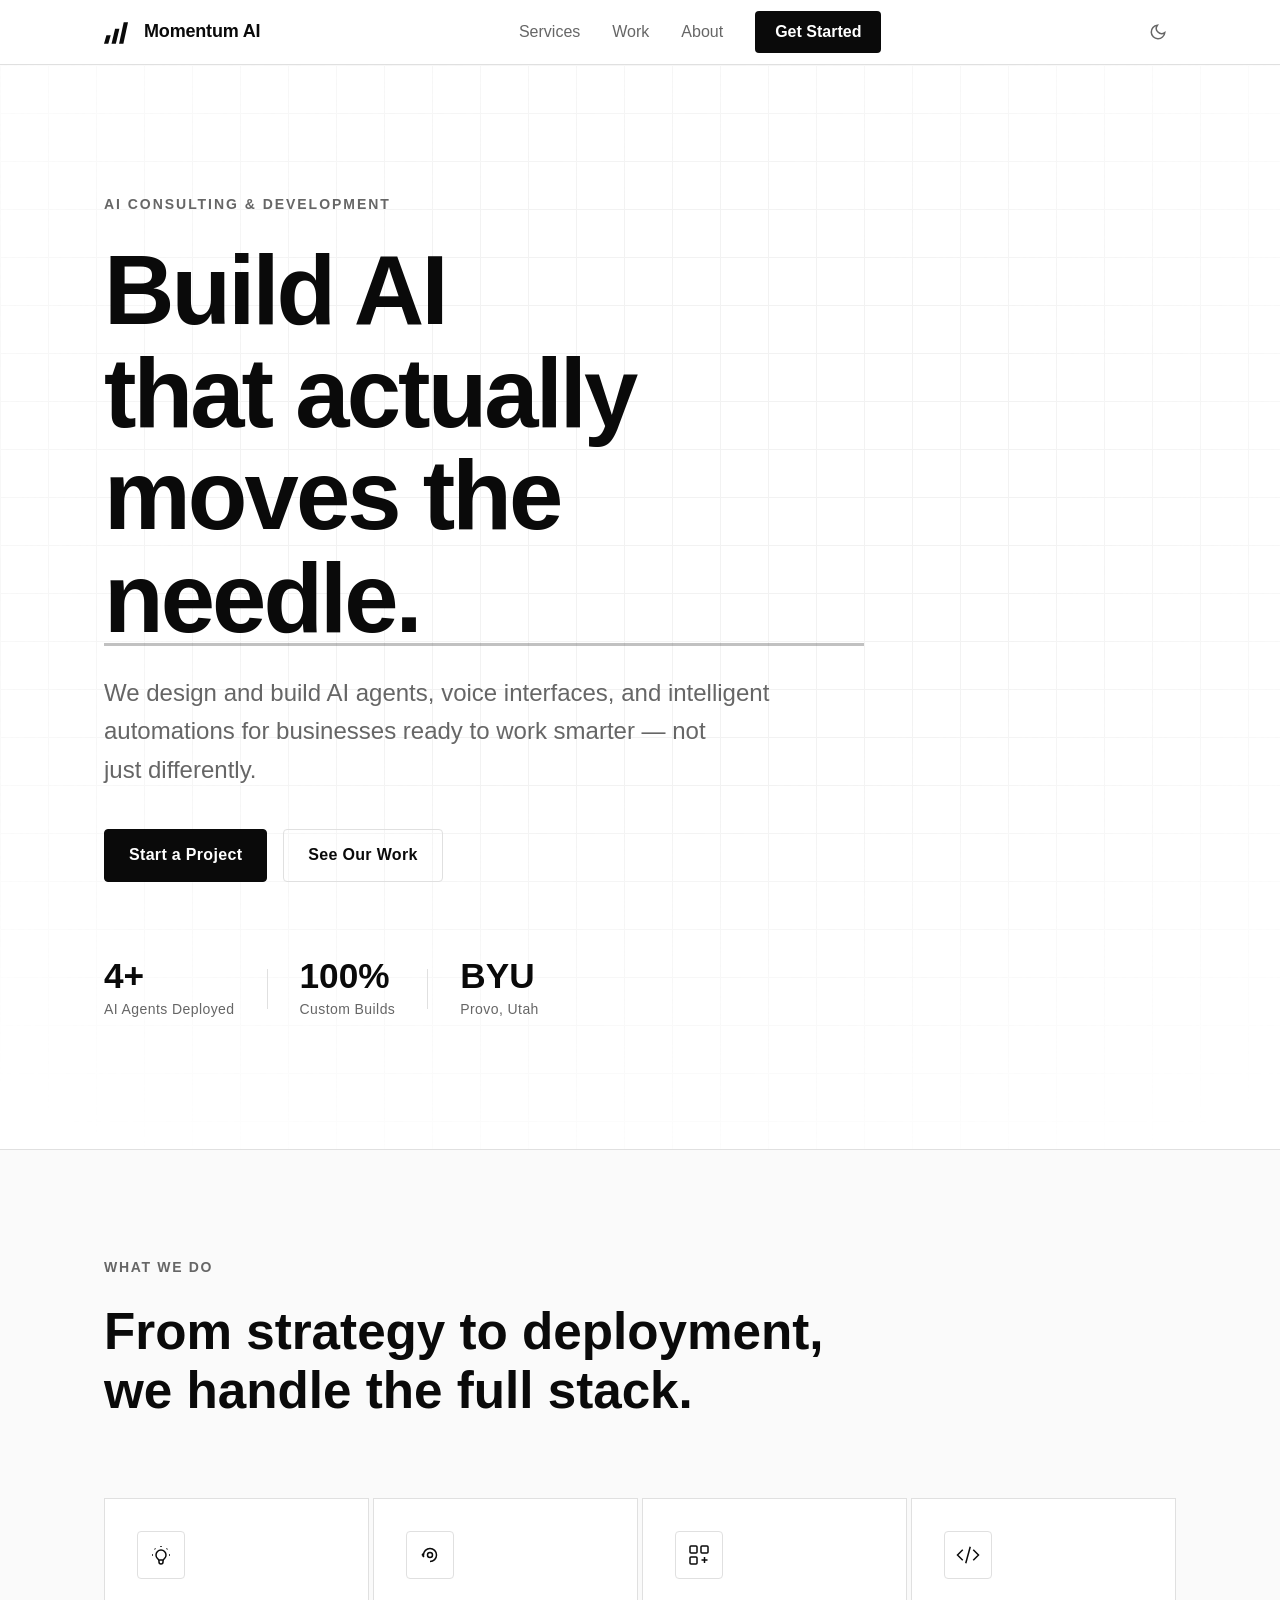
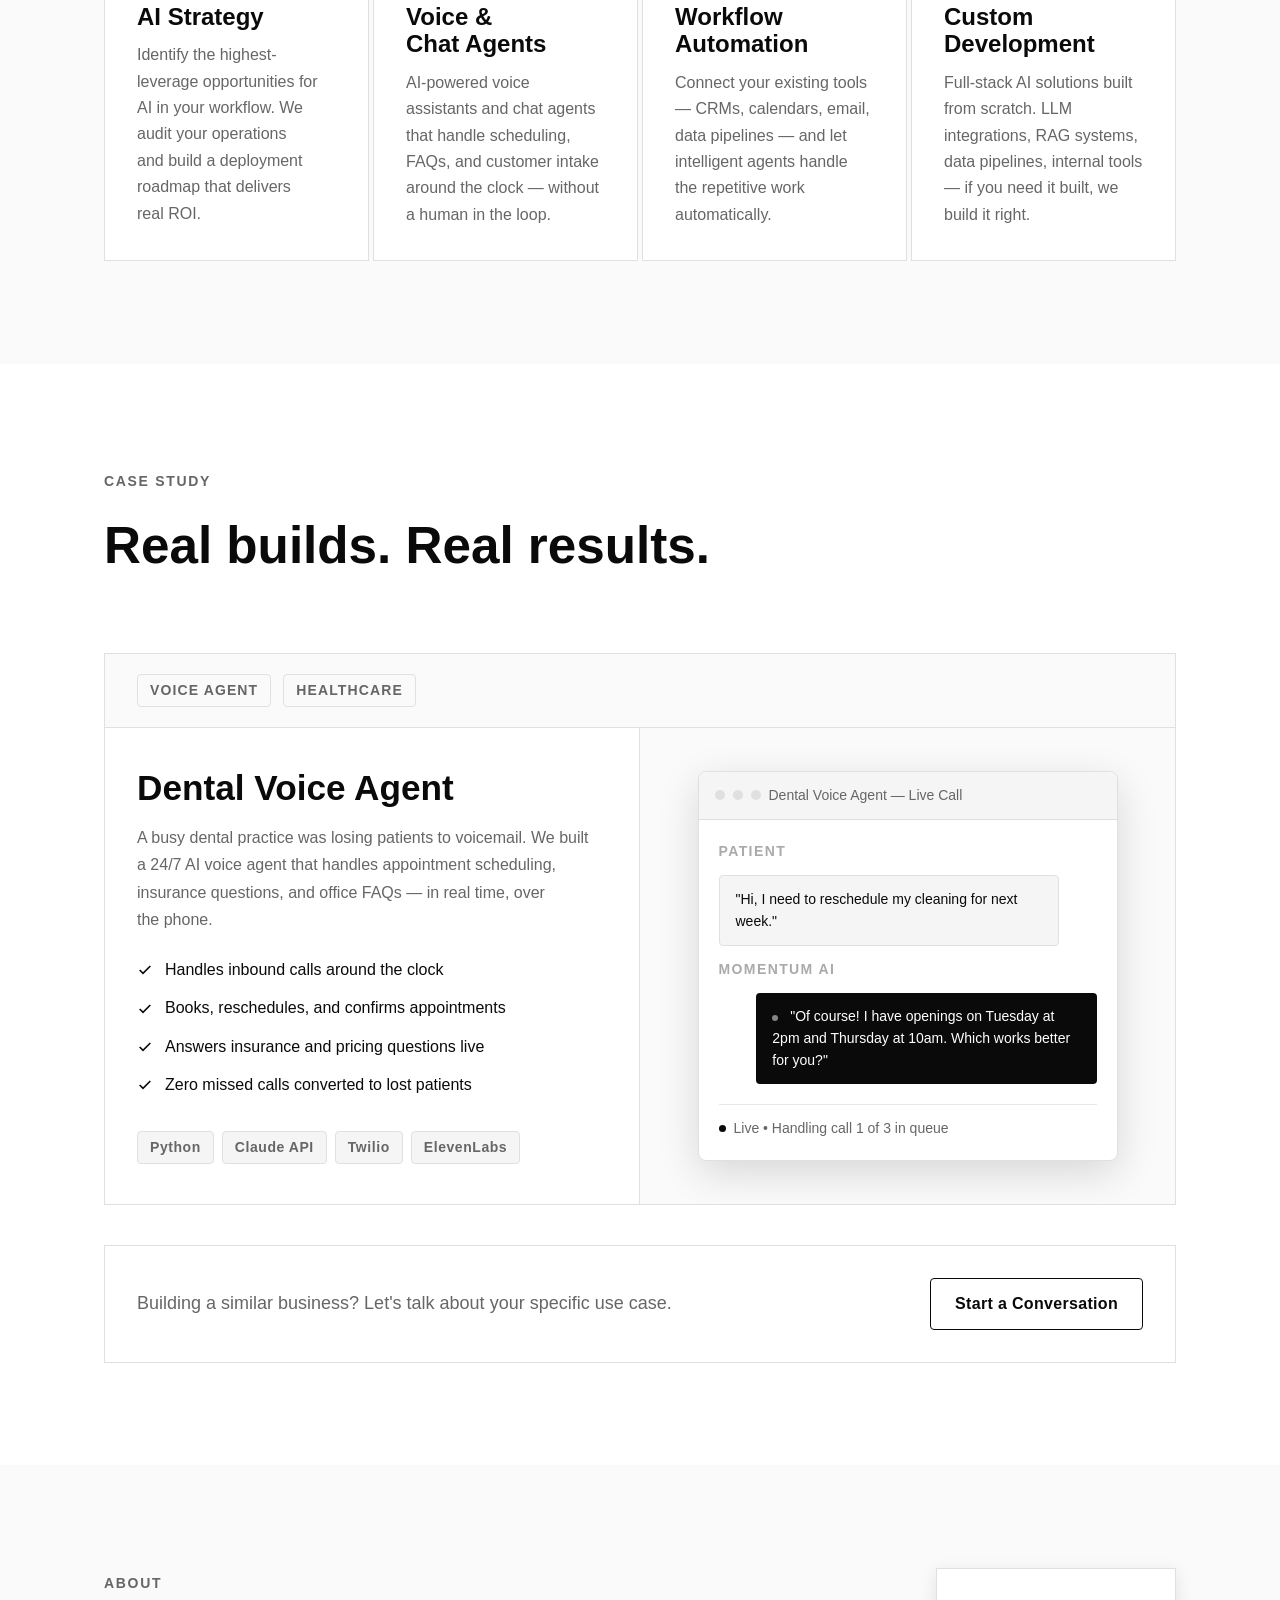
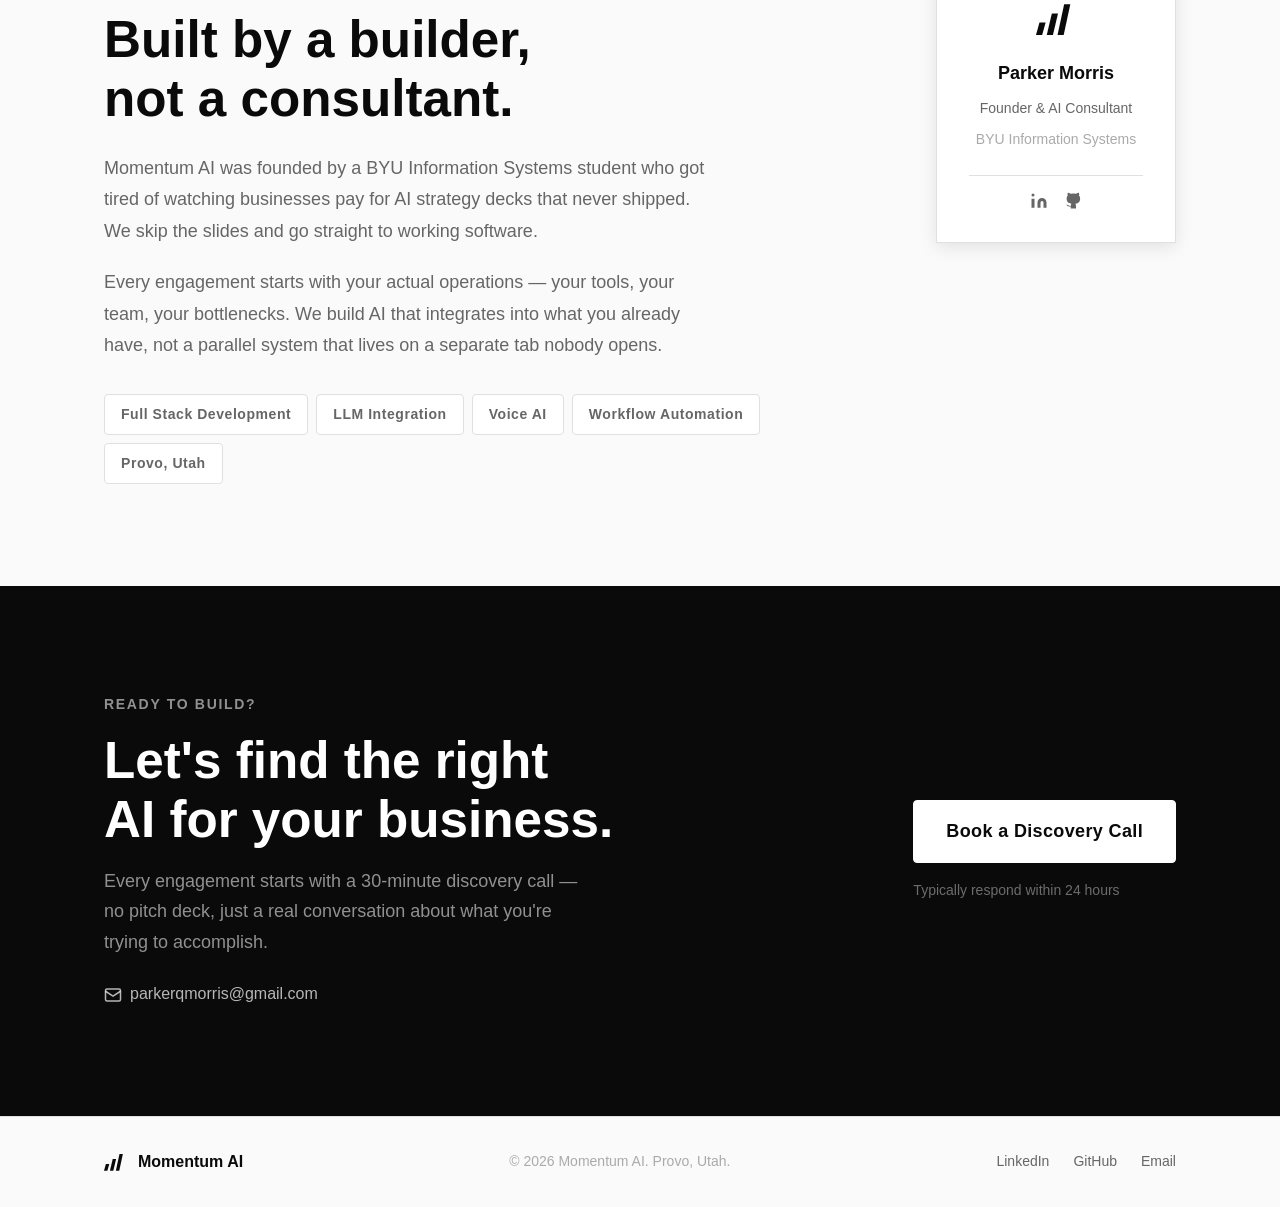
==== index.html @ 29c6b68c "Initial commit — Momentum AI website" ====
<!DOCTYPE html>
<html lang="en" data-theme="light">
<head>
  <meta charset="UTF-8" />
  <meta name="viewport" content="width=device-width, initial-scale=1.0" />
  <title>Momentum AI — AI Consulting & Development</title>
  <meta name="description" content="Momentum AI helps businesses identify, design, and implement AI-driven workflows and automation solutions. Based in Provo, Utah." />
  <meta property="og:title" content="Momentum AI — AI Consulting & Development" />
  <meta property="og:description" content="We build AI agents, voice interfaces, and automation systems that reduce overhead and sharpen decision-making." />
  <meta property="og:type" content="website" />

  <link rel="icon" type="image/svg+xml" href="favicon.svg" />

  <!-- Fonts: Clash Display (display) + Satoshi (body) from Fontshare -->
  <link
    href="https://api.fontshare.com/v2/css?f[]=clash-display@400,500,600,700&f[]=satoshi@300,400,500,700&display=swap"
    rel="stylesheet"
  />

  <link rel="stylesheet" href="style.css" />
</head>
<body>

  <!-- NAV -->
  <header class="nav" id="nav">
    <div class="nav__inner">
      <a href="#" class="nav__logo" aria-label="Momentum AI home">
        <svg width="28" height="24" viewBox="0 0 52 44" fill="none" aria-hidden="true">
          <path d="M 0 44 L 8 44 L 12.5 28 L 4.5 28 Z" fill="currentColor"/>
          <path d="M 14 44 L 22 44 L 28.6 16 L 20.6 16 Z" fill="currentColor"/>
          <path d="M 28 44 L 36 44 L 44.6 4 L 36.6 4 Z" fill="currentColor"/>
        </svg>
        <span class="nav__wordmark">Momentum AI</span>
      </a>

      <nav class="nav__links" aria-label="Main navigation">
        <a href="#services">Services</a>
        <a href="#work">Work</a>
        <a href="#about">About</a>
        <a href="#contact" class="nav__cta">Get Started</a>
      </nav>

      <div class="nav__right">
        <button class="theme-toggle" data-theme-toggle aria-label="Switch to dark mode">
          <svg width="18" height="18" viewBox="0 0 24 24" fill="none" stroke="currentColor" stroke-width="2"><path d="M21 12.79A9 9 0 1 1 11.21 3 7 7 0 0 0 21 12.79z"/></svg>
        </button>
        <button class="nav__hamburger" id="hamburger" aria-label="Open menu" aria-expanded="false">
          <span></span><span></span><span></span>
        </button>
      </div>
    </div>

    <!-- Mobile menu -->
    <div class="nav__mobile" id="mobile-menu" aria-hidden="true">
      <a href="#services">Services</a>
      <a href="#work">Work</a>
      <a href="#about">About</a>
      <a href="#contact">Get Started</a>
    </div>
  </header>

  <main>

    <!-- HERO -->
    <section class="hero" id="home">
      <div class="hero__grid-bg" aria-hidden="true"></div>
      <div class="container hero__content">
        <p class="hero__eyebrow reveal">AI Consulting &amp; Development</p>
        <h1 class="hero__headline reveal">
          Build AI that actually<br/>
          <em>moves the needle.</em>
        </h1>
        <p class="hero__sub reveal">We design and build AI agents, voice interfaces, and intelligent automations for businesses ready to work smarter — not just differently.</p>
        <div class="hero__actions reveal">
          <a href="#contact" class="btn btn--primary">Start a Project</a>
          <a href="#work" class="btn btn--ghost">See Our Work</a>
        </div>
        <div class="hero__stats reveal">
          <div class="stat">
            <span class="stat__num">4+</span>
            <span class="stat__label">AI Agents Deployed</span>
          </div>
          <div class="stat__divider" aria-hidden="true"></div>
          <div class="stat">
            <span class="stat__num">100%</span>
            <span class="stat__label">Custom Builds</span>
          </div>
          <div class="stat__divider" aria-hidden="true"></div>
          <div class="stat">
            <span class="stat__num">BYU</span>
            <span class="stat__label">Provo, Utah</span>
          </div>
        </div>
      </div>

    </section>

    <!-- SERVICES -->
    <section class="services section" id="services">
      <div class="container">
        <div class="section-header reveal">
          <span class="label">What We Do</span>
          <h2>From strategy to deployment,<br/>we handle the full stack.</h2>
        </div>

        <div class="services__grid">
          <div class="service-card reveal">
            <div class="service-card__icon">
              <svg width="24" height="24" viewBox="0 0 24 24" fill="none" stroke="currentColor" stroke-width="1.5">
                <path d="M9.663 17h4.673M12 3v1m6.364 1.636-.707.707M21 12h-1M4 12H3m3.343-5.657-.707-.707m2.828 9.9a5 5 0 1 1 7.072 0l-.548.547A3.374 3.374 0 0 0 14 18.469V19a2 2 0 1 1-4 0v-.531c0-.895-.356-1.754-.988-2.386l-.548-.547z"/>
              </svg>
            </div>
            <h3>AI Strategy</h3>
            <p>Identify the highest-leverage opportunities for AI in your workflow. We audit your operations and build a deployment roadmap that delivers real ROI.</p>
          </div>

          <div class="service-card reveal">
            <div class="service-card__icon">
              <svg width="24" height="24" viewBox="0 0 24 24" fill="none" stroke="currentColor" stroke-width="1.5">
                <path d="M12 18.5A6.5 6.5 0 1 0 5.5 12H4M4 12l2-2M4 12l2 2"/>
                <circle cx="12" cy="12" r="2.5"/>
              </svg>
            </div>
            <h3>Voice &amp; Chat Agents</h3>
            <p>AI-powered voice assistants and chat agents that handle scheduling, FAQs, and customer intake around the clock — without a human in the loop.</p>
          </div>

          <div class="service-card reveal">
            <div class="service-card__icon">
              <svg width="24" height="24" viewBox="0 0 24 24" fill="none" stroke="currentColor" stroke-width="1.5">
                <rect x="3" y="3" width="7" height="7" rx="1"/>
                <rect x="14" y="3" width="7" height="7" rx="1"/>
                <rect x="3" y="14" width="7" height="7" rx="1"/>
                <path d="M17.5 14v3m0 0v3m0-3h-3m3 0h3"/>
              </svg>
            </div>
            <h3>Workflow Automation</h3>
            <p>Connect your existing tools — CRMs, calendars, email, data pipelines — and let intelligent agents handle the repetitive work automatically.</p>
          </div>

          <div class="service-card reveal">
            <div class="service-card__icon">
              <svg width="24" height="24" viewBox="0 0 24 24" fill="none" stroke="currentColor" stroke-width="1.5">
                <path d="M17.25 6.75 22.5 12l-5.25 5.25m-10.5 0L1.5 12l5.25-5.25m7.5-3-4.5 16.5"/>
              </svg>
            </div>
            <h3>Custom Development</h3>
            <p>Full-stack AI solutions built from scratch. LLM integrations, RAG systems, data pipelines, internal tools — if you need it built, we build it right.</p>
          </div>
        </div>
      </div>
    </section>

    <!-- WORK / CASE STUDY -->
    <section class="work section" id="work">
      <div class="container">
        <div class="section-header reveal">
          <span class="label">Case Study</span>
          <h2>Real builds. Real results.</h2>
        </div>

        <div class="case-study reveal">
          <div class="case-study__meta">
            <span class="case-study__tag">Voice Agent</span>
            <span class="case-study__tag">Healthcare</span>
          </div>
          <div class="case-study__body">
            <div class="case-study__text">
              <h3>Dental Voice Agent</h3>
              <p class="case-study__desc">A busy dental practice was losing patients to voicemail. We built a 24/7 AI voice agent that handles appointment scheduling, insurance questions, and office FAQs — in real time, over the phone.</p>
              <ul class="case-study__results">
                <li>
                  <svg width="16" height="16" viewBox="0 0 24 24" fill="none" stroke="currentColor" stroke-width="2.5"><polyline points="20 6 9 17 4 12"/></svg>
                  Handles inbound calls around the clock
                </li>
                <li>
                  <svg width="16" height="16" viewBox="0 0 24 24" fill="none" stroke="currentColor" stroke-width="2.5"><polyline points="20 6 9 17 4 12"/></svg>
                  Books, reschedules, and confirms appointments
                </li>
                <li>
                  <svg width="16" height="16" viewBox="0 0 24 24" fill="none" stroke="currentColor" stroke-width="2.5"><polyline points="20 6 9 17 4 12"/></svg>
                  Answers insurance and pricing questions live
                </li>
                <li>
                  <svg width="16" height="16" viewBox="0 0 24 24" fill="none" stroke="currentColor" stroke-width="2.5"><polyline points="20 6 9 17 4 12"/></svg>
                  Zero missed calls converted to lost patients
                </li>
              </ul>
              <div class="case-study__stack">
                <span>Python</span>
                <span>Claude API</span>
                <span>Twilio</span>
                <span>ElevenLabs</span>
              </div>
            </div>
            <div class="case-study__visual">
              <div class="case-study__mockup">
                <div class="mockup__header">
                  <div class="mockup__dot"></div>
                  <div class="mockup__dot"></div>
                  <div class="mockup__dot"></div>
                  <span>Dental Voice Agent — Live Call</span>
                </div>
                <div class="mockup__body">
                  <div class="mockup__line mockup__line--label">PATIENT</div>
                  <div class="mockup__bubble mockup__bubble--patient">"Hi, I need to reschedule my cleaning for next week."</div>
                  <div class="mockup__line mockup__line--label">MOMENTUM AI</div>
                  <div class="mockup__bubble mockup__bubble--agent">
                    <span class="mockup__typing-dot"></span>
                    "Of course! I have openings on Tuesday at 2pm and Thursday at 10am. Which works better for you?"
                  </div>
                  <div class="mockup__status">
                    <span class="mockup__pulse"></span> Live • Handling call 1 of 3 in queue
                  </div>
                </div>
              </div>
            </div>
          </div>
        </div>

        <div class="work__more reveal">
          <p>Building a similar business? Let's talk about your specific use case.</p>
          <a href="#contact" class="btn btn--outline">Start a Conversation</a>
        </div>
      </div>
    </section>

    <!-- ABOUT -->
    <section class="about section" id="about">
      <div class="container about__inner">
        <div class="about__text reveal">
          <span class="label">About</span>
          <h2>Built by a builder,<br/>not a consultant.</h2>
          <p>Momentum AI was founded by a BYU Information Systems student who got tired of watching businesses pay for AI strategy decks that never shipped. We skip the slides and go straight to working software.</p>
          <p>Every engagement starts with your actual operations — your tools, your team, your bottlenecks. We build AI that integrates into what you already have, not a parallel system that lives on a separate tab nobody opens.</p>
          <div class="about__badges">
            <div class="badge">Full Stack Development</div>
            <div class="badge">LLM Integration</div>
            <div class="badge">Voice AI</div>
            <div class="badge">Workflow Automation</div>
            <div class="badge">Provo, Utah</div>
          </div>
        </div>
        <div class="about__figure reveal">
          <div class="about__card">
            <div class="about__card-icon">
              <svg width="40" height="34" viewBox="0 0 52 44" fill="none">
                <path d="M 0 44 L 8 44 L 12.5 28 L 4.5 28 Z" fill="currentColor"/>
                <path d="M 14 44 L 22 44 L 28.6 16 L 20.6 16 Z" fill="currentColor"/>
                <path d="M 28 44 L 36 44 L 44.6 4 L 36.6 4 Z" fill="currentColor"/>
              </svg>
            </div>
            <p class="about__card-name">Parker Morris</p>
            <p class="about__card-title">Founder &amp; AI Consultant</p>
            <p class="about__card-school">BYU Information Systems</p>
            <div class="about__card-links">
              <a href="https://linkedin.com/in/parker-morris11" target="_blank" rel="noopener" aria-label="LinkedIn">
                <svg width="18" height="18" viewBox="0 0 24 24" fill="currentColor"><path d="M16 8a6 6 0 0 1 6 6v7h-4v-7a2 2 0 0 0-2-2 2 2 0 0 0-2 2v7h-4v-7a6 6 0 0 1 6-6z"/><rect x="2" y="9" width="4" height="12"/><circle cx="4" cy="4" r="2"/></svg>
              </a>
              <a href="https://github.com/ParkerMorris11" target="_blank" rel="noopener" aria-label="GitHub">
                <svg width="18" height="18" viewBox="0 0 24 24" fill="currentColor"><path d="M9 19c-5 1.5-5-2.5-7-3m14 6v-3.87a3.37 3.37 0 0 0-.94-2.61c3.14-.35 6.44-1.54 6.44-7A5.44 5.44 0 0 0 20 4.77 5.07 5.07 0 0 0 19.91 1S18.73.65 16 2.48a13.38 13.38 0 0 0-7 0C6.27.65 5.09 1 5.09 1A5.07 5.07 0 0 0 5 4.77a5.44 5.44 0 0 0-1.5 3.78c0 5.42 3.3 6.61 6.44 7A3.37 3.37 0 0 0 9 18.13V22"/></svg>
              </a>
            </div>
          </div>
        </div>
      </div>
    </section>

    <!-- CONTACT -->
    <section class="contact section" id="contact">
      <div class="container">
        <div class="contact__inner reveal">
          <div class="contact__text">
            <span class="label label--inverse">Ready to Build?</span>
            <h2>Let's find the right AI for your business.</h2>
            <p>Every engagement starts with a 30-minute discovery call — no pitch deck, just a real conversation about what you're trying to accomplish.</p>
            <a href="mailto:parkerqmorris@gmail.com" class="contact__email">
              <svg width="18" height="18" viewBox="0 0 24 24" fill="none" stroke="currentColor" stroke-width="2"><rect x="2" y="4" width="20" height="16" rx="2"/><path d="m2 7 10 6.5L22 7"/></svg>
              parkerqmorris@gmail.com
            </a>
          </div>
          <div class="contact__actions">
            <a href="mailto:parkerqmorris@gmail.com?subject=Let%27s%20Build%20Something&body=Hi%20Parker%2C%0A%0AI%27d%20love%20to%20discuss%20an%20AI%20project." class="btn btn--primary btn--large">Book a Discovery Call</a>
            <p class="contact__note">Typically respond within 24 hours</p>
          </div>
        </div>
      </div>
    </section>

  </main>

  <!-- FOOTER -->
  <footer class="footer">
    <div class="container footer__inner">
      <div class="footer__brand">
        <svg width="22" height="19" viewBox="0 0 52 44" fill="none" aria-hidden="true">
          <path d="M 0 44 L 8 44 L 12.5 28 L 4.5 28 Z" fill="currentColor"/>
          <path d="M 14 44 L 22 44 L 28.6 16 L 20.6 16 Z" fill="currentColor"/>
          <path d="M 28 44 L 36 44 L 44.6 4 L 36.6 4 Z" fill="currentColor"/>
        </svg>
        <span>Momentum AI</span>
      </div>
      <p class="footer__copy">&copy; 2026 Momentum AI. Provo, Utah.</p>
      <div class="footer__links">
        <a href="https://linkedin.com/in/parker-morris11" target="_blank" rel="noopener">LinkedIn</a>
        <a href="https://github.com/ParkerMorris11" target="_blank" rel="noopener">GitHub</a>
        <a href="mailto:parkerqmorris@gmail.com">Email</a>
      </div>
    </div>
  </footer>

  <script src="main.js"></script>
</body>
</html>
---- style.css ----
/* =============================================
   MOMENTUM AI — Black & White Design System
   ============================================= */

/* === DESIGN TOKENS === */
:root,
[data-theme='light'] {
  /* Pure B&W surfaces */
  --color-bg: #ffffff;
  --color-surface: #fafafa;
  --color-surface-2: #f5f5f5;
  --color-surface-offset: #eeeeee;
  --color-border: #e0e0e0;
  --color-divider: #e8e8e8;

  /* Text */
  --color-text: #0a0a0a;
  --color-text-muted: #666666;
  --color-text-faint: #aaaaaa;
  --color-text-inverse: #ffffff;

  /* No color accent — pure black primary */
  --color-primary: #0a0a0a;
  --color-primary-hover: #333333;
  --color-primary-active: #000000;
  --color-primary-highlight: #f0f0f0;

  /* Type */
  --font-display: 'Clash Display', 'Helvetica Neue', sans-serif;
  --font-body: 'Satoshi', 'Inter', sans-serif;

  /* Type scale */
  --text-xs: clamp(0.75rem, 0.7rem + 0.25vw, 0.875rem);
  --text-sm: clamp(0.875rem, 0.8rem + 0.35vw, 1rem);
  --text-base: clamp(1rem, 0.95rem + 0.25vw, 1.125rem);
  --text-lg: clamp(1.125rem, 1rem + 0.75vw, 1.5rem);
  --text-xl: clamp(1.5rem, 1.2rem + 1.25vw, 2.25rem);
  --text-2xl: clamp(2rem, 1.2rem + 2.5vw, 3.5rem);
  --text-3xl: clamp(2.5rem, 1rem + 4vw, 5rem);
  --text-hero: clamp(3rem, 0.5rem + 7vw, 7rem);

  /* Spacing */
  --space-1: 0.25rem;
  --space-2: 0.5rem;
  --space-3: 0.75rem;
  --space-4: 1rem;
  --space-5: 1.25rem;
  --space-6: 1.5rem;
  --space-8: 2rem;
  --space-10: 2.5rem;
  --space-12: 3rem;
  --space-16: 4rem;
  --space-20: 5rem;
  --space-24: 6rem;
  --space-32: 8rem;

  /* Radii */
  --radius-sm: 4px;
  --radius-md: 8px;
  --radius-lg: 12px;
  --radius-xl: 16px;
  --radius-full: 9999px;

  /* Shadows (monochrome) */
  --shadow-sm: 0 1px 3px rgba(0,0,0,0.08);
  --shadow-md: 0 4px 16px rgba(0,0,0,0.10);
  --shadow-lg: 0 12px 40px rgba(0,0,0,0.14);

  /* Content widths */
  --content-narrow: 640px;
  --content-default: 960px;
  --content-wide: 1200px;

  /* Transitions */
  --transition: 180ms cubic-bezier(0.16, 1, 0.3, 1);
}

[data-theme='dark'] {
  --color-bg: #0a0a0a;
  --color-surface: #111111;
  --color-surface-2: #1a1a1a;
  --color-surface-offset: #222222;
  --color-border: #2a2a2a;
  --color-divider: #1e1e1e;
  --color-text: #f0f0f0;
  --color-text-muted: #888888;
  --color-text-faint: #555555;
  --color-text-inverse: #0a0a0a;
  --color-primary: #f0f0f0;
  --color-primary-hover: #cccccc;
  --color-primary-active: #ffffff;
  --color-primary-highlight: #1e1e1e;
  --shadow-sm: 0 1px 3px rgba(0,0,0,0.4);
  --shadow-md: 0 4px 16px rgba(0,0,0,0.5);
  --shadow-lg: 0 12px 40px rgba(0,0,0,0.6);
}

@media (prefers-color-scheme: dark) {
  :root:not([data-theme]) {
    --color-bg: #0a0a0a;
    --color-surface: #111111;
    --color-surface-2: #1a1a1a;
    --color-surface-offset: #222222;
    --color-border: #2a2a2a;
    --color-divider: #1e1e1e;
    --color-text: #f0f0f0;
    --color-text-muted: #888888;
    --color-text-faint: #555555;
    --color-text-inverse: #0a0a0a;
    --color-primary: #f0f0f0;
    --color-primary-hover: #cccccc;
    --shadow-sm: 0 1px 3px rgba(0,0,0,0.4);
    --shadow-md: 0 4px 16px rgba(0,0,0,0.5);
    --shadow-lg: 0 12px 40px rgba(0,0,0,0.6);
  }
}

/* === RESET === */
*, *::before, *::after {
  box-sizing: border-box;
  margin: 0;
  padding: 0;
}

html {
  -webkit-text-size-adjust: none;
  text-size-adjust: none;
  -webkit-font-smoothing: antialiased;
  -moz-osx-font-smoothing: grayscale;
  text-rendering: optimizeLegibility;
  scroll-behavior: smooth;
  scroll-padding-top: 80px;
}

body {
  min-height: 100dvh;
  font-family: var(--font-body);
  font-size: var(--text-base);
  line-height: 1.65;
  color: var(--color-text);
  background: var(--color-bg);
  transition: background var(--transition), color var(--transition);
}

img, svg { display: block; max-width: 100%; }
h1, h2, h3, h4 { text-wrap: balance; line-height: 1.15; font-family: var(--font-display); }
p, li { text-wrap: pretty; }
a { color: inherit; text-decoration: none; }
button { cursor: pointer; background: none; border: none; font: inherit; color: inherit; }

@media (prefers-reduced-motion: reduce) {
  *, *::before, *::after {
    animation-duration: 0.01ms !important;
    transition-duration: 0.01ms !important;
  }
}

/* === LAYOUT HELPERS === */
.container {
  width: 100%;
  max-width: var(--content-wide);
  margin-inline: auto;
  padding-inline: clamp(var(--space-6), 5vw, var(--space-16));
}

.section {
  padding-block: clamp(var(--space-16), 8vw, var(--space-32));
}

/* === REVEAL ANIMATION === */
.reveal {
  opacity: 0;
  transform: translateY(24px);
  transition: opacity 0.6s cubic-bezier(0.16, 1, 0.3, 1),
              transform 0.6s cubic-bezier(0.16, 1, 0.3, 1);
}
.reveal.visible {
  opacity: 1;
  transform: translateY(0);
}

/* === TYPOGRAPHY === */
.label {
  display: inline-block;
  font-family: var(--font-body);
  font-size: var(--text-xs);
  font-weight: 600;
  letter-spacing: 0.12em;
  text-transform: uppercase;
  color: var(--color-text-muted);
  margin-bottom: var(--space-4);
}
.label--inverse {
  color: rgba(255,255,255,0.55);
}

.section-header {
  margin-bottom: clamp(var(--space-12), 6vw, var(--space-20));
}
.section-header h2 {
  font-size: var(--text-2xl);
  font-weight: 600;
  color: var(--color-text);
  margin-top: var(--space-2);
}

/* === BUTTONS === */
.btn {
  display: inline-flex;
  align-items: center;
  gap: var(--space-2);
  padding: var(--space-3) var(--space-6);
  border-radius: var(--radius-sm);
  font-family: var(--font-body);
  font-size: var(--text-sm);
  font-weight: 600;
  letter-spacing: 0.02em;
  transition: all var(--transition);
  cursor: pointer;
  text-decoration: none;
  white-space: nowrap;
}

.btn--primary {
  background: var(--color-primary);
  color: var(--color-text-inverse);
  border: 1.5px solid var(--color-primary);
}
.btn--primary:hover {
  background: var(--color-primary-hover);
  border-color: var(--color-primary-hover);
  transform: translateY(-1px);
  box-shadow: var(--shadow-md);
}

.btn--ghost {
  background: transparent;
  color: var(--color-text);
  border: 1.5px solid var(--color-border);
}
.btn--ghost:hover {
  border-color: var(--color-text);
  transform: translateY(-1px);
}

.btn--outline {
  background: transparent;
  color: var(--color-text);
  border: 1.5px solid var(--color-text);
}
.btn--outline:hover {
  background: var(--color-text);
  color: var(--color-bg);
}

.btn--large {
  padding: var(--space-4) var(--space-8);
  font-size: var(--text-base);
}

/* === NAVIGATION === */
.nav {
  position: sticky;
  top: 0;
  z-index: 100;
  background: var(--color-bg);
  border-bottom: 1px solid var(--color-border);
  backdrop-filter: blur(12px);
  transition: background var(--transition), box-shadow var(--transition);
}

.nav__inner {
  display: flex;
  align-items: center;
  justify-content: space-between;
  max-width: var(--content-wide);
  margin-inline: auto;
  padding-inline: clamp(var(--space-6), 5vw, var(--space-16));
  height: 64px;
}

.nav__logo {
  display: flex;
  align-items: center;
  gap: var(--space-3);
  font-family: var(--font-display);
  font-size: var(--text-base);
  font-weight: 600;
  letter-spacing: -0.01em;
  transition: opacity var(--transition);
}
.nav__logo:hover { opacity: 0.7; }

.nav__links {
  display: flex;
  align-items: center;
  gap: var(--space-8);
}
.nav__links a {
  font-size: var(--text-sm);
  font-weight: 500;
  color: var(--color-text-muted);
  transition: color var(--transition);
}
.nav__links a:hover { color: var(--color-text); }
.nav__links .nav__cta {
  background: var(--color-primary);
  color: var(--color-text-inverse);
  padding: var(--space-2) var(--space-5);
  border-radius: var(--radius-sm);
  font-weight: 600;
  transition: all var(--transition);
}
.nav__links .nav__cta:hover {
  background: var(--color-primary-hover);
  color: var(--color-text-inverse);
}

.nav__right {
  display: flex;
  align-items: center;
  gap: var(--space-4);
}

.theme-toggle {
  display: flex;
  align-items: center;
  justify-content: center;
  width: 36px;
  height: 36px;
  border-radius: var(--radius-sm);
  color: var(--color-text-muted);
  transition: all var(--transition);
}
.theme-toggle:hover {
  background: var(--color-surface-2);
  color: var(--color-text);
}

.nav__hamburger {
  display: none;
  flex-direction: column;
  gap: 5px;
  padding: var(--space-2);
}
.nav__hamburger span {
  display: block;
  width: 22px;
  height: 2px;
  background: var(--color-text);
  border-radius: 2px;
  transition: all var(--transition);
}

.nav__mobile {
  display: none;
  flex-direction: column;
  border-top: 1px solid var(--color-border);
  padding: var(--space-6) clamp(var(--space-6), 5vw, var(--space-16));
  gap: var(--space-5);
  background: var(--color-bg);
}
.nav__mobile a {
  font-size: var(--text-base);
  font-weight: 500;
  color: var(--color-text);
}
.nav__mobile.open { display: flex; }

@media (max-width: 768px) {
  .nav__links { display: none; }
  .nav__hamburger { display: flex; }
}

/* === HERO === */
.hero {
  position: relative;
  min-height: 92dvh;
  display: flex;
  align-items: center;
  overflow: hidden;
  border-bottom: 1px solid var(--color-border);
}

.hero__grid-bg {
  position: absolute;
  inset: 0;
  background-image:
    linear-gradient(var(--color-border) 1px, transparent 1px),
    linear-gradient(90deg, var(--color-border) 1px, transparent 1px);
  background-size: 48px 48px;
  opacity: 0.4;
  mask-image: radial-gradient(ellipse 80% 70% at 50% 40%, black 40%, transparent 100%);
}

.hero__content {
  position: relative;
  z-index: 1;
  padding-block: clamp(var(--space-20), 12vw, var(--space-32));
}

.hero__eyebrow {
  font-size: var(--text-xs);
  font-weight: 600;
  letter-spacing: 0.14em;
  text-transform: uppercase;
  color: var(--color-text-muted);
  margin-bottom: var(--space-6);
  transition-delay: 0ms;
}

.hero__headline {
  font-size: var(--text-hero);
  font-weight: 600;
  letter-spacing: -0.03em;
  line-height: 1.05;
  color: var(--color-text);
  margin-bottom: var(--space-6);
  max-width: 14ch;
  transition-delay: 80ms;
}
.hero__headline em {
  font-style: normal;
  position: relative;
  display: inline-block;
}
.hero__headline em::after {
  content: '';
  position: absolute;
  bottom: 4px;
  left: 0;
  right: 0;
  height: 3px;
  background: var(--color-text);
  opacity: 0.25;
}

.hero__sub {
  font-size: var(--text-lg);
  color: var(--color-text-muted);
  max-width: 52ch;
  line-height: 1.6;
  margin-bottom: var(--space-10);
  font-weight: 400;
  transition-delay: 140ms;
}

.hero__actions {
  display: flex;
  gap: var(--space-4);
  flex-wrap: wrap;
  margin-bottom: clamp(var(--space-12), 6vw, var(--space-20));
  transition-delay: 200ms;
}

.hero__stats {
  display: flex;
  align-items: center;
  gap: var(--space-8);
  flex-wrap: wrap;
  transition-delay: 260ms;
}
.stat { display: flex; flex-direction: column; gap: var(--space-1); }
.stat__num {
  font-family: var(--font-display);
  font-size: var(--text-xl);
  font-weight: 700;
  color: var(--color-text);
  line-height: 1;
}
.stat__label {
  font-size: var(--text-xs);
  color: var(--color-text-muted);
  font-weight: 500;
  letter-spacing: 0.03em;
}
.stat__divider {
  width: 1px;
  height: 40px;
  background: var(--color-border);
}

.hero__scroll-cue {
  position: absolute;
  bottom: var(--space-8);
  left: clamp(var(--space-6), 5vw, var(--space-16));
  display: flex;
  flex-direction: column;
  align-items: center;
  gap: var(--space-3);
  font-size: var(--text-xs);
  letter-spacing: 0.1em;
  text-transform: uppercase;
  color: var(--color-text-faint);
  font-weight: 500;
}

/* === SERVICES === */
.services { background: var(--color-surface); }

.services__grid {
  display: grid;
  grid-template-columns: repeat(auto-fit, minmax(260px, 1fr));
  gap: var(--space-1);
}

.service-card {
  background: var(--color-bg);
  border: 1px solid var(--color-border);
  padding: var(--space-8);
  transition: all var(--transition);
}
.service-card:hover {
  border-color: var(--color-text);
  transform: translateY(-2px);
  box-shadow: var(--shadow-md);
}

.service-card__icon {
  width: 48px;
  height: 48px;
  border: 1px solid var(--color-border);
  border-radius: var(--radius-sm);
  display: flex;
  align-items: center;
  justify-content: center;
  margin-bottom: var(--space-6);
  color: var(--color-text);
  transition: all var(--transition);
}
.service-card:hover .service-card__icon {
  background: var(--color-text);
  color: var(--color-bg);
  border-color: var(--color-text);
}

.service-card h3 {
  font-size: var(--text-lg);
  font-weight: 600;
  margin-bottom: var(--space-3);
  color: var(--color-text);
}
.service-card p {
  font-size: var(--text-sm);
  color: var(--color-text-muted);
  line-height: 1.65;
}

/* stagger cards */
.services__grid .service-card:nth-child(1) { transition-delay: 0ms; }
.services__grid .service-card:nth-child(2) { transition-delay: 80ms; }
.services__grid .service-card:nth-child(3) { transition-delay: 160ms; }
.services__grid .service-card:nth-child(4) { transition-delay: 240ms; }

/* === CASE STUDY === */
.work { background: var(--color-bg); }

.case-study {
  border: 1px solid var(--color-border);
  overflow: hidden;
}

.case-study__meta {
  padding: var(--space-5) var(--space-8);
  border-bottom: 1px solid var(--color-border);
  display: flex;
  gap: var(--space-3);
  background: var(--color-surface);
}
.case-study__tag {
  font-size: var(--text-xs);
  font-weight: 600;
  letter-spacing: 0.08em;
  text-transform: uppercase;
  color: var(--color-text-muted);
  padding: var(--space-1) var(--space-3);
  border: 1px solid var(--color-border);
  border-radius: var(--radius-sm);
}

.case-study__body {
  display: grid;
  grid-template-columns: 1fr 1fr;
  gap: 0;
}

.case-study__text {
  padding: var(--space-10) var(--space-8);
  border-right: 1px solid var(--color-border);
}

.case-study__text h3 {
  font-size: var(--text-xl);
  font-weight: 600;
  margin-bottom: var(--space-4);
}
.case-study__desc {
  font-size: var(--text-sm);
  color: var(--color-text-muted);
  margin-bottom: var(--space-6);
  line-height: 1.7;
}

.case-study__results {
  list-style: none;
  display: flex;
  flex-direction: column;
  gap: var(--space-3);
  margin-bottom: var(--space-8);
}
.case-study__results li {
  display: flex;
  align-items: center;
  gap: var(--space-3);
  font-size: var(--text-sm);
  color: var(--color-text);
  font-weight: 500;
}
.case-study__results svg { flex-shrink: 0; color: var(--color-text); }

.case-study__stack {
  display: flex;
  flex-wrap: wrap;
  gap: var(--space-2);
}
.case-study__stack span {
  font-size: var(--text-xs);
  font-weight: 600;
  padding: var(--space-1) var(--space-3);
  background: var(--color-surface-2);
  border: 1px solid var(--color-border);
  border-radius: var(--radius-sm);
  color: var(--color-text-muted);
  letter-spacing: 0.04em;
}

/* Mockup terminal */
.case-study__visual {
  padding: var(--space-8);
  background: var(--color-surface);
  display: flex;
  align-items: center;
  justify-content: center;
}

.case-study__mockup {
  width: 100%;
  max-width: 420px;
  border: 1px solid var(--color-border);
  border-radius: var(--radius-md);
  overflow: hidden;
  background: var(--color-bg);
  box-shadow: var(--shadow-lg);
}

.mockup__header {
  display: flex;
  align-items: center;
  gap: var(--space-2);
  padding: var(--space-3) var(--space-4);
  background: var(--color-surface-2);
  border-bottom: 1px solid var(--color-border);
  font-size: var(--text-xs);
  color: var(--color-text-muted);
  font-weight: 500;
}
.mockup__dot {
  width: 10px;
  height: 10px;
  border-radius: 50%;
  background: var(--color-border);
}

.mockup__body {
  padding: var(--space-5);
  display: flex;
  flex-direction: column;
  gap: var(--space-3);
}
.mockup__line--label {
  font-size: var(--text-xs);
  font-weight: 700;
  letter-spacing: 0.1em;
  color: var(--color-text-faint);
}
.mockup__bubble {
  padding: var(--space-3) var(--space-4);
  border-radius: var(--radius-sm);
  font-size: var(--text-xs);
  line-height: 1.6;
  max-width: 90%;
}
.mockup__bubble--patient {
  background: var(--color-surface-2);
  border: 1px solid var(--color-border);
  color: var(--color-text);
}
.mockup__bubble--agent {
  background: var(--color-text);
  color: var(--color-bg);
  margin-left: auto;
  align-self: flex-end;
  position: relative;
}

.mockup__typing-dot {
  display: inline-block;
  width: 6px;
  height: 6px;
  border-radius: 50%;
  background: rgba(255,255,255,0.5);
  margin-right: var(--space-2);
  animation: pulse 1.4s ease-in-out infinite;
}

@keyframes pulse {
  0%, 100% { opacity: 0.4; }
  50% { opacity: 1; }
}

.mockup__status {
  display: flex;
  align-items: center;
  gap: var(--space-2);
  font-size: var(--text-xs);
  color: var(--color-text-muted);
  margin-top: var(--space-2);
  padding-top: var(--space-3);
  border-top: 1px solid var(--color-divider);
}
.mockup__pulse {
  width: 7px;
  height: 7px;
  border-radius: 50%;
  background: var(--color-text);
  animation: pulse 1.4s ease-in-out infinite;
}

.work__more {
  margin-top: var(--space-10);
  padding: var(--space-8);
  border: 1px solid var(--color-border);
  display: flex;
  align-items: center;
  justify-content: space-between;
  gap: var(--space-6);
  flex-wrap: wrap;
}
.work__more p {
  font-size: var(--text-base);
  color: var(--color-text-muted);
  font-weight: 400;
}

@media (max-width: 768px) {
  .case-study__body { grid-template-columns: 1fr; }
  .case-study__text { border-right: none; border-bottom: 1px solid var(--color-border); }
}

/* === ABOUT === */
.about { background: var(--color-surface); }

.about__inner {
  display: grid;
  grid-template-columns: 1fr auto;
  gap: clamp(var(--space-12), 6vw, var(--space-24));
  align-items: start;
}

.about__text h2 {
  font-size: var(--text-2xl);
  font-weight: 600;
  margin-bottom: var(--space-6);
}
.about__text p {
  font-size: var(--text-base);
  color: var(--color-text-muted);
  margin-bottom: var(--space-5);
  max-width: 60ch;
  line-height: 1.75;
}

.about__badges {
  display: flex;
  flex-wrap: wrap;
  gap: var(--space-2);
  margin-top: var(--space-8);
}
.badge {
  font-size: var(--text-xs);
  font-weight: 600;
  letter-spacing: 0.04em;
  padding: var(--space-2) var(--space-4);
  border: 1px solid var(--color-border);
  border-radius: var(--radius-sm);
  color: var(--color-text-muted);
  background: var(--color-bg);
  transition: all var(--transition);
}
.badge:hover { border-color: var(--color-text); color: var(--color-text); }

.about__figure { flex-shrink: 0; }

.about__card {
  width: 240px;
  border: 1px solid var(--color-border);
  background: var(--color-bg);
  padding: var(--space-8);
  display: flex;
  flex-direction: column;
  align-items: center;
  text-align: center;
  gap: var(--space-2);
  box-shadow: var(--shadow-md);
}
.about__card-icon { margin-bottom: var(--space-4); }
.about__card-name {
  font-family: var(--font-display);
  font-size: var(--text-base);
  font-weight: 600;
  color: var(--color-text);
}
.about__card-title {
  font-size: var(--text-xs);
  color: var(--color-text-muted);
  font-weight: 500;
}
.about__card-school {
  font-size: var(--text-xs);
  color: var(--color-text-faint);
}
.about__card-links {
  display: flex;
  gap: var(--space-4);
  margin-top: var(--space-4);
  padding-top: var(--space-4);
  border-top: 1px solid var(--color-border);
  width: 100%;
  justify-content: center;
}
.about__card-links a {
  color: var(--color-text-muted);
  transition: color var(--transition);
}
.about__card-links a:hover { color: var(--color-text); }

@media (max-width: 768px) {
  .about__inner { grid-template-columns: 1fr; }
  .about__figure { display: none; }
}

/* === CONTACT === */
.contact { background: #0a0a0a; }

.contact__inner {
  display: flex;
  align-items: center;
  justify-content: space-between;
  gap: var(--space-12);
  flex-wrap: wrap;
}

.contact__text h2 {
  font-size: var(--text-2xl);
  font-weight: 600;
  color: #ffffff;
  margin-bottom: var(--space-4);
  max-width: 22ch;
}
.contact__text p {
  font-size: var(--text-base);
  color: rgba(255,255,255,0.55);
  max-width: 48ch;
  margin-bottom: var(--space-6);
  line-height: 1.7;
}

.contact__email {
  display: inline-flex;
  align-items: center;
  gap: var(--space-2);
  font-size: var(--text-sm);
  color: rgba(255,255,255,0.7);
  font-weight: 500;
  transition: color var(--transition);
}
.contact__email:hover { color: #ffffff; }

.contact__actions {
  display: flex;
  flex-direction: column;
  align-items: flex-start;
  gap: var(--space-4);
  flex-shrink: 0;
}

/* Invert buttons on dark contact section */
.contact .btn--primary {
  background: #ffffff;
  color: #0a0a0a;
  border-color: #ffffff;
}
.contact .btn--primary:hover {
  background: #e8e8e8;
  border-color: #e8e8e8;
}

.contact__note {
  font-size: var(--text-xs);
  color: rgba(255,255,255,0.4);
  font-weight: 500;
}

/* === FOOTER === */
.footer {
  background: var(--color-surface);
  border-top: 1px solid var(--color-border);
  padding-block: var(--space-8);
}
.footer__inner {
  display: flex;
  align-items: center;
  justify-content: space-between;
  gap: var(--space-6);
  flex-wrap: wrap;
}
.footer__brand {
  display: flex;
  align-items: center;
  gap: var(--space-3);
  font-family: var(--font-display);
  font-size: var(--text-sm);
  font-weight: 600;
}
.footer__copy {
  font-size: var(--text-xs);
  color: var(--color-text-faint);
}
.footer__links {
  display: flex;
  gap: var(--space-6);
}
.footer__links a {
  font-size: var(--text-xs);
  font-weight: 500;
  color: var(--color-text-muted);
  transition: color var(--transition);
}
.footer__links a:hover { color: var(--color-text); }

/* === FOCUS === */
:focus-visible {
  outline: 2px solid var(--color-text);
  outline-offset: 3px;
  border-radius: var(--radius-sm);
}
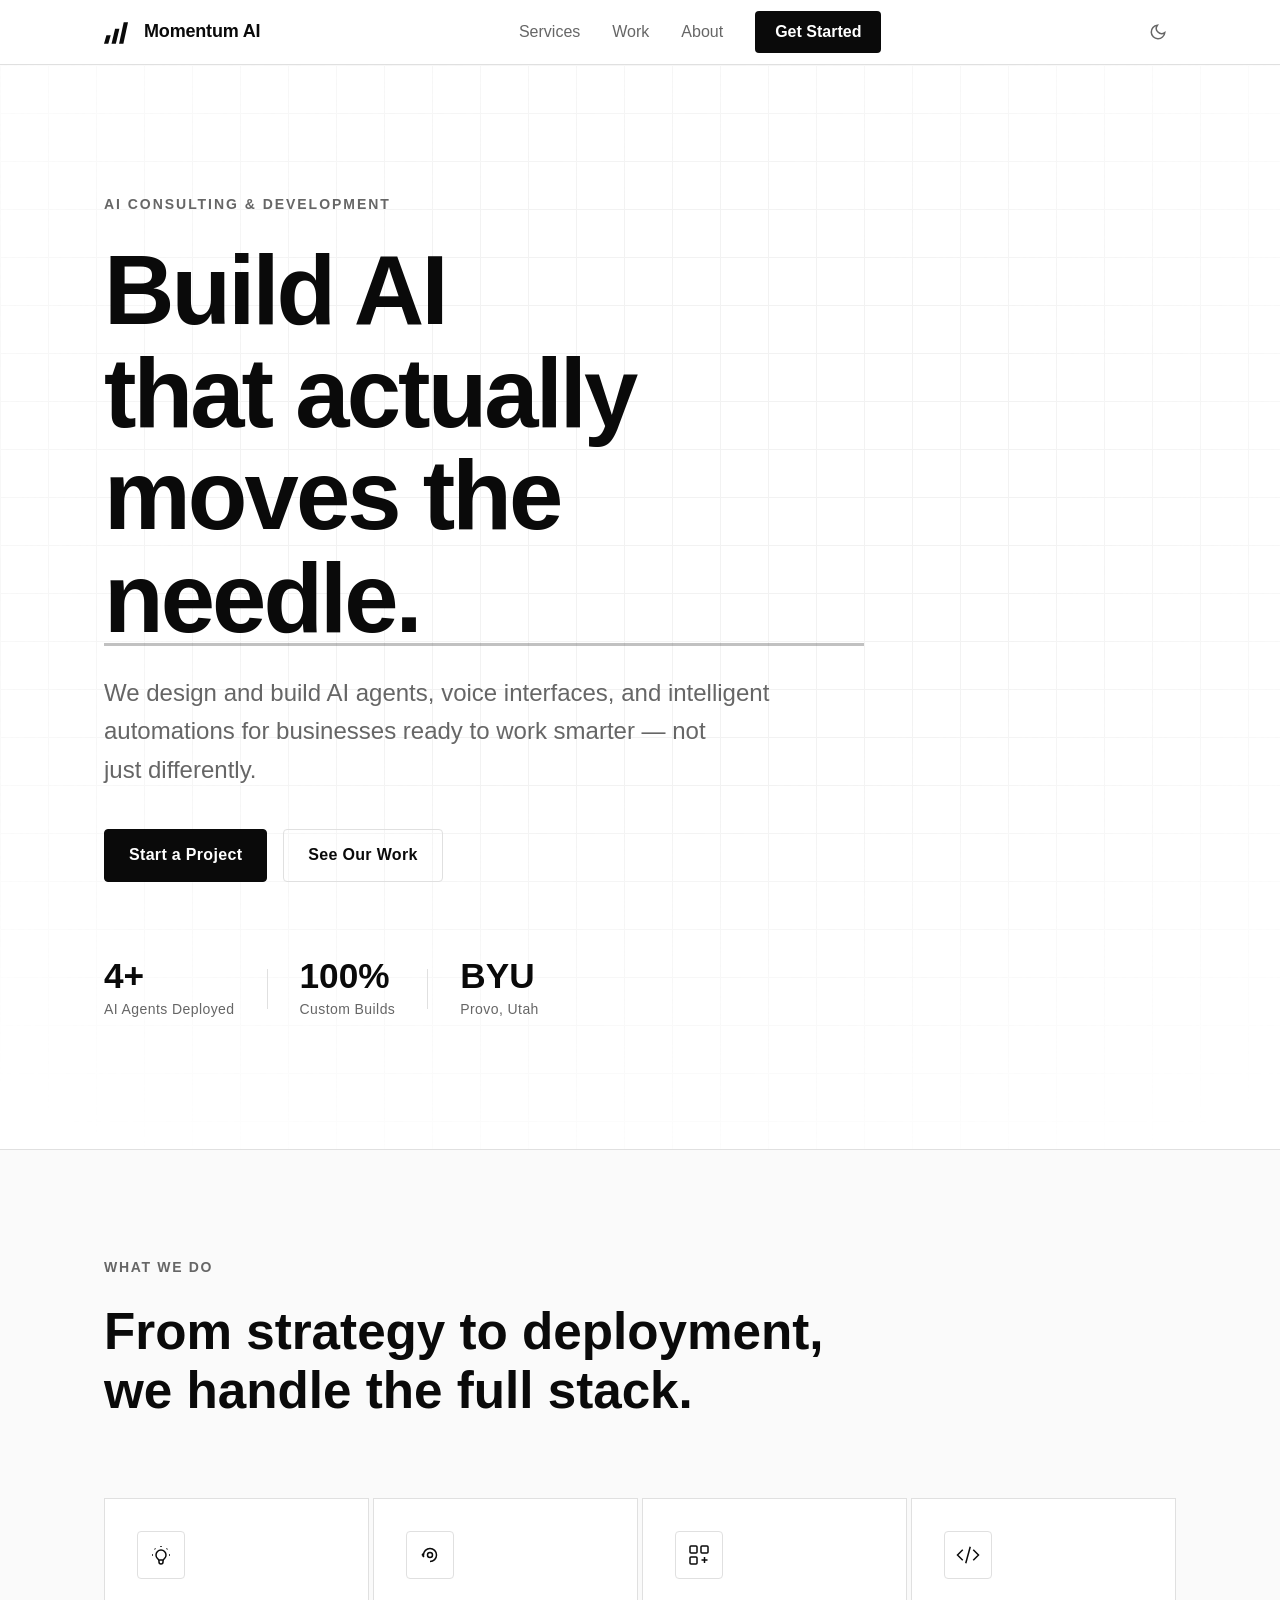
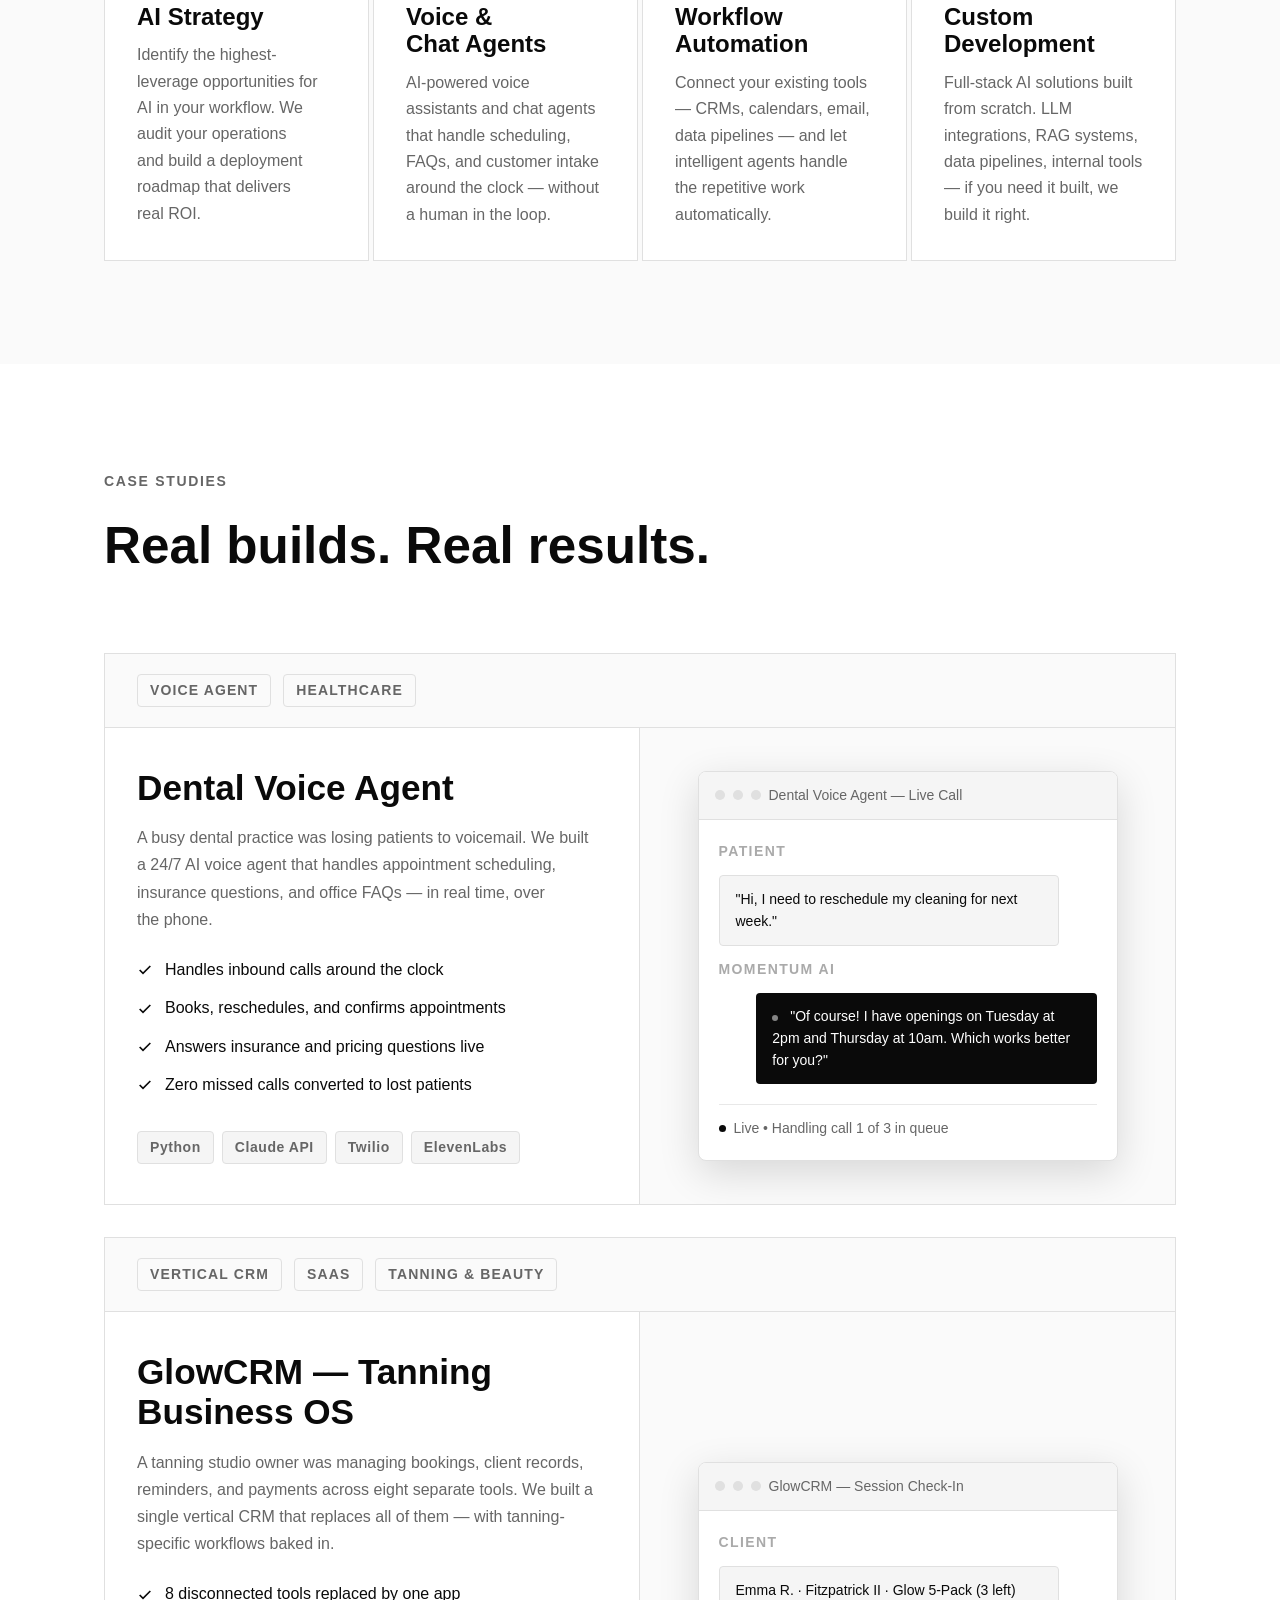
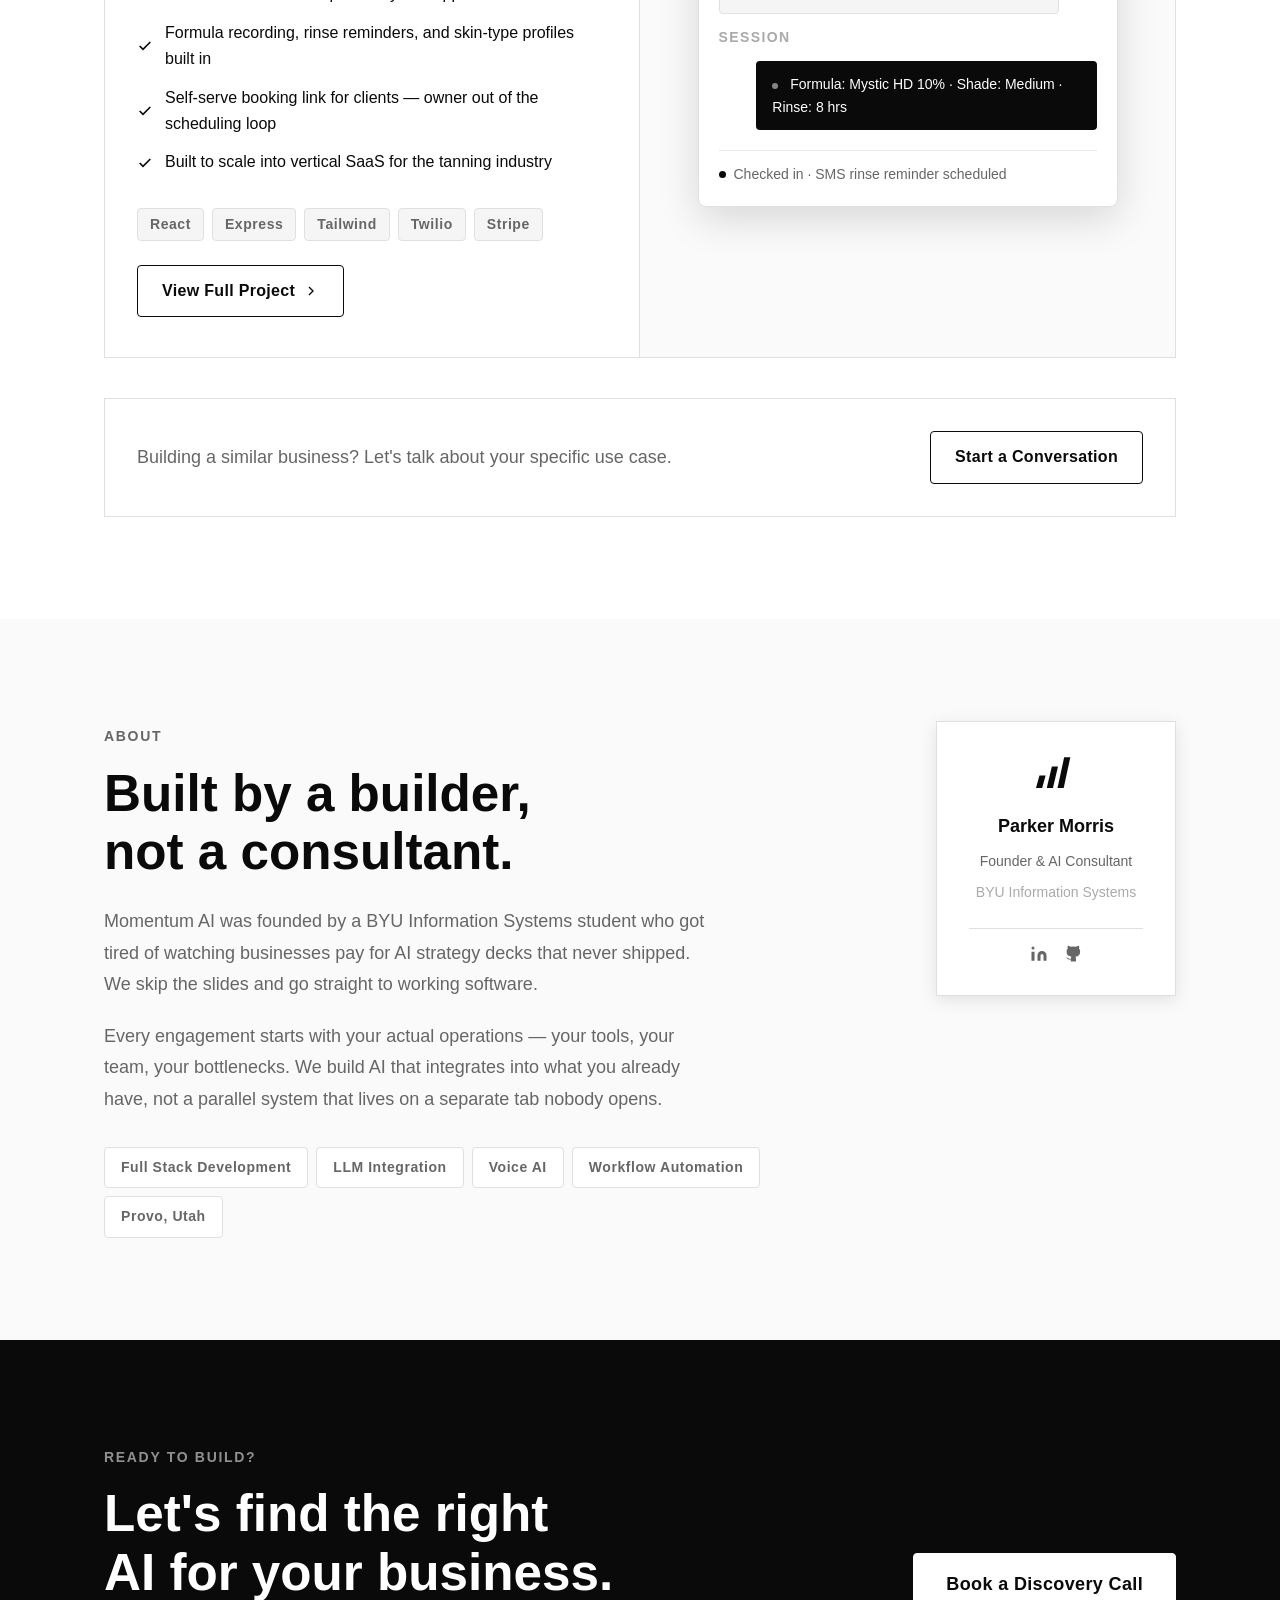
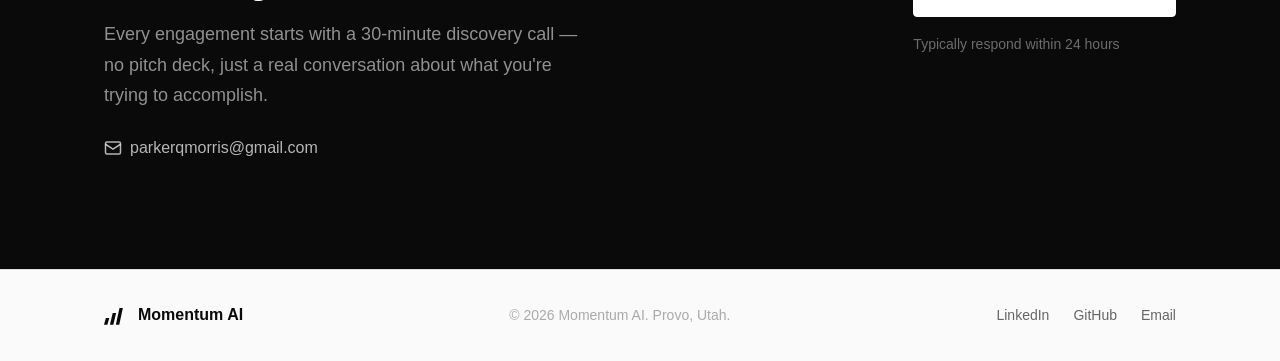
==== commit 51a1eff3: "Add GlowCRM project page and homepage case study card" ====
--- a/index.html
+++ b/index.html
@@ -155,7 +155,7 @@
     <section class="work section" id="work">
       <div class="container">
         <div class="section-header reveal">
-          <span class="label">Case Study</span>
+          <span class="label">Case Studies</span>
           <h2>Real builds. Real results.</h2>
         </div>
 
@@ -218,6 +218,74 @@
           </div>
         </div>
 
+        <!-- GLOWCRM CASE STUDY -->
+        <div class="case-study reveal" style="margin-top: var(--space-8);">
+          <div class="case-study__meta">
+            <span class="case-study__tag">Vertical CRM</span>
+            <span class="case-study__tag">SaaS</span>
+            <span class="case-study__tag">Tanning &amp; Beauty</span>
+          </div>
+          <div class="case-study__body">
+            <div class="case-study__text">
+              <h3>GlowCRM — Tanning Business OS</h3>
+              <p class="case-study__desc">A tanning studio owner was managing bookings, client records, reminders, and payments across eight separate tools. We built a single vertical CRM that replaces all of them — with tanning-specific workflows baked in.</p>
+              <ul class="case-study__results">
+                <li>
+                  <svg width="16" height="16" viewBox="0 0 24 24" fill="none" stroke="currentColor" stroke-width="2.5"><polyline points="20 6 9 17 4 12"/></svg>
+                  8 disconnected tools replaced by one app
+                </li>
+                <li>
+                  <svg width="16" height="16" viewBox="0 0 24 24" fill="none" stroke="currentColor" stroke-width="2.5"><polyline points="20 6 9 17 4 12"/></svg>
+                  Formula recording, rinse reminders, and skin-type profiles built in
+                </li>
+                <li>
+                  <svg width="16" height="16" viewBox="0 0 24 24" fill="none" stroke="currentColor" stroke-width="2.5"><polyline points="20 6 9 17 4 12"/></svg>
+                  Self-serve booking link for clients — owner out of the scheduling loop
+                </li>
+                <li>
+                  <svg width="16" height="16" viewBox="0 0 24 24" fill="none" stroke="currentColor" stroke-width="2.5"><polyline points="20 6 9 17 4 12"/></svg>
+                  Built to scale into vertical SaaS for the tanning industry
+                </li>
+              </ul>
+              <div class="case-study__stack">
+                <span>React</span>
+                <span>Express</span>
+                <span>Tailwind</span>
+                <span>Twilio</span>
+                <span>Stripe</span>
+              </div>
+              <div style="margin-top: var(--space-6);">
+                <a href="glowcrm.html" class="btn btn--outline" style="display:inline-flex;align-items:center;gap:var(--space-2);">
+                  View Full Project
+                  <svg width="16" height="16" viewBox="0 0 24 24" fill="none" stroke="currentColor" stroke-width="2"><path d="m9 18 6-6-6-6"/></svg>
+                </a>
+              </div>
+            </div>
+            <div class="case-study__visual">
+              <div class="case-study__mockup">
+                <div class="mockup__header">
+                  <div class="mockup__dot"></div>
+                  <div class="mockup__dot"></div>
+                  <div class="mockup__dot"></div>
+                  <span>GlowCRM — Session Check-In</span>
+                </div>
+                <div class="mockup__body">
+                  <div class="mockup__line mockup__line--label">CLIENT</div>
+                  <div class="mockup__bubble mockup__bubble--patient">Emma R. · Fitzpatrick II · Glow 5-Pack (3 left)</div>
+                  <div class="mockup__line mockup__line--label">SESSION</div>
+                  <div class="mockup__bubble mockup__bubble--agent">
+                    <span class="mockup__typing-dot"></span>
+                    Formula: Mystic HD 10% · Shade: Medium · Rinse: 8 hrs
+                  </div>
+                  <div class="mockup__status">
+                    <span class="mockup__pulse"></span> Checked in · SMS rinse reminder scheduled
+                  </div>
+                </div>
+              </div>
+            </div>
+          </div>
+        </div>
+
         <div class="work__more reveal">
           <p>Building a similar business? Let's talk about your specific use case.</p>
           <a href="#contact" class="btn btn--outline">Start a Conversation</a>
